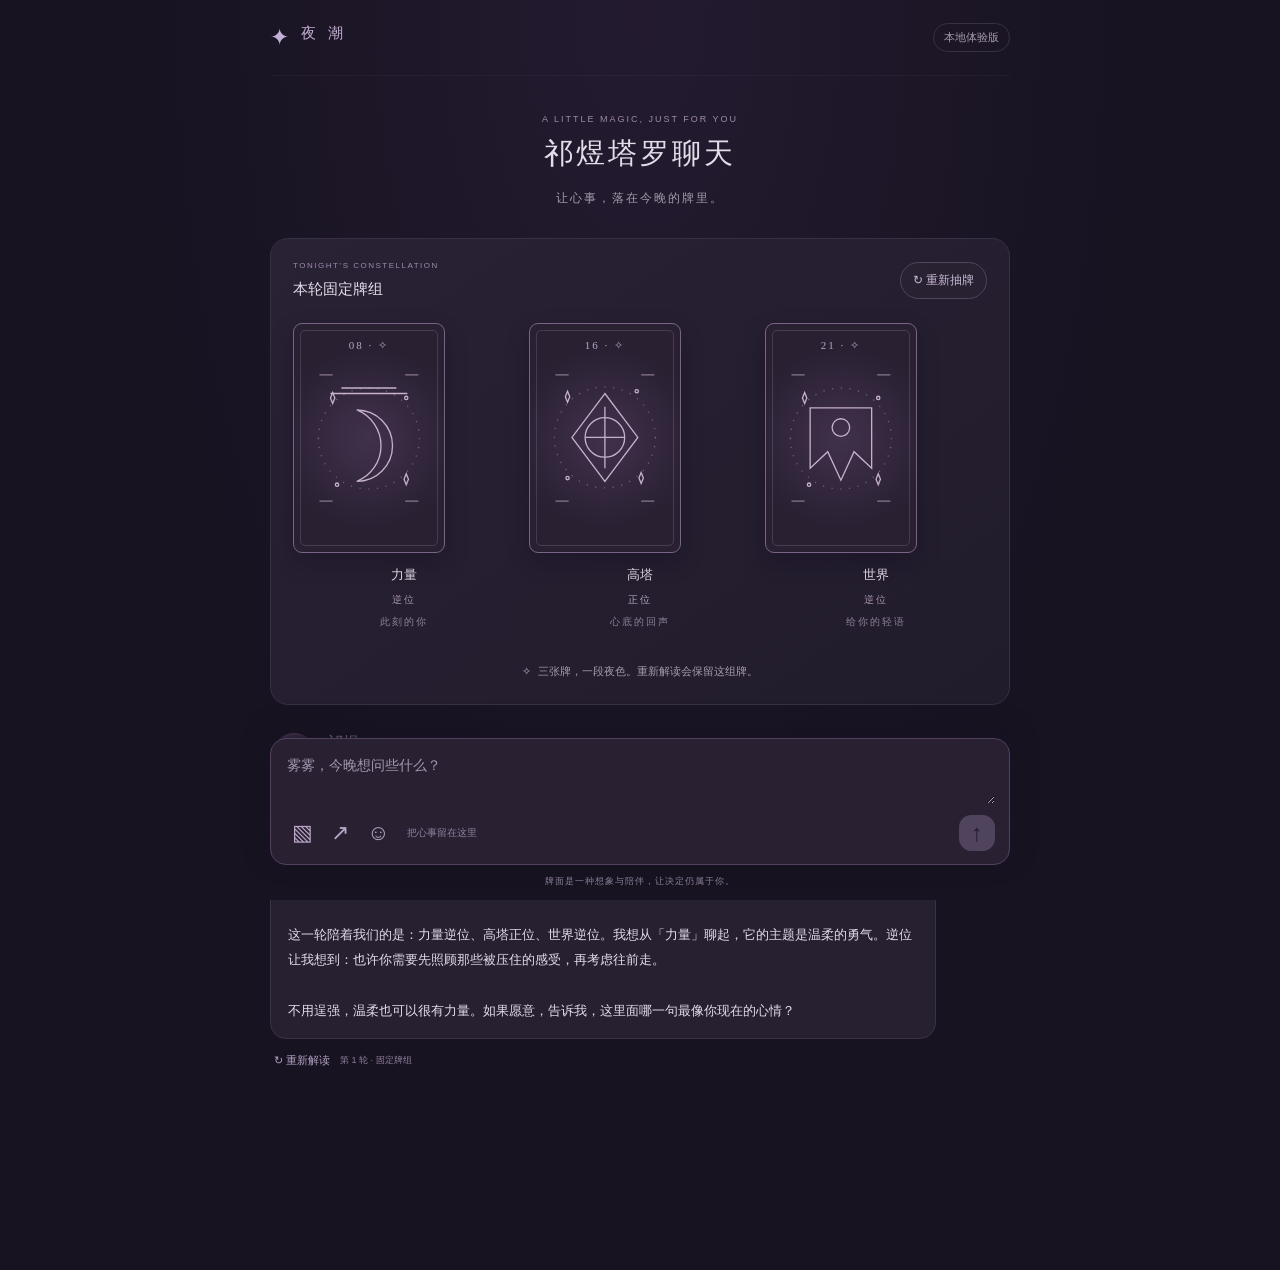
==== tarot-chat/index.html @ ddd7701d "Add standalone tarot chat frontend prototype" ====
<!doctype html>
<html lang="zh-Hans">
<head>
<meta charset="utf-8"><meta name="viewport" content="width=device-width, initial-scale=1, viewport-fit=cover"><meta name="theme-color" content="#171321">
<title>祁煜塔罗聊天 · 雾雾的夜间来信</title>
<link rel="stylesheet" href="style.css">
<script src="app.js" defer></script>
</head>
<body>
<div class="app">
<header class="header"><div class="wordmark">✦ <span>夜 潮</span></div><span class="prototype">本地体验版</span></header>
<main>
<div class="intro"><p class="eyebrow">A LITTLE MAGIC, JUST FOR YOU</p><h1>祁煜塔罗聊天<span>让心事，落在今晚的牌里。</span></h1></div>
<section class="deck-panel" aria-labelledby="deck-title">
<div class="section-heading"><div><p class="eyebrow">TONIGHT’S CONSTELLATION</p><h2 id="deck-title">本轮固定牌组</h2></div><button id="redraw" class="quiet-button">↻ 重新抽牌</button></div>
<div id="cards" class="cards"></div>
<p class="deck-note"><span class="small-star">✧</span> 三张牌，一段夜色。重新解读会保留这组牌。</p>
</section>
<section class="chat-panel" aria-labelledby="chat-title">
<div class="chat-heading"><div class="avatar" aria-hidden="true">祁</div><div><h2 id="chat-title">祁煜<span class="online-dot"></span></h2><p>潮声很轻，我在听。</p></div><span class="chat-label">与你的私语</span></div>
<p class="simulation">本地模拟对话 · 未连接 AI 服务</p>
<div id="messages" class="messages" role="log" aria-label="聊天记录" aria-live="polite" aria-relevant="additions text"></div>
</section>
</main>
<footer class="composer-wrap">
<form id="chat-form" class="composer">
<label for="message" class="sr-only">雾雾的消息</label><textarea id="message" placeholder="雾雾，今晚想问些什么？" rows="2" maxlength="1000"></textarea>
<div class="composer-bottom"><div class="tools"><button type="button" id="image-tool" aria-label="图片入口">▧</button><button type="button" id="link-tool" aria-label="链接入口">↗</button><button type="button" id="emoji-tool" aria-label="表情入口" aria-expanded="false">☺</button></div><span class="composer-hint">把心事留在这里</span><button id="send" type="submit" class="send-button" aria-label="发送消息" disabled>↑</button></div>
<div id="emoji-picker" class="emoji-picker" hidden aria-label="选择表情"><button type="button">🌙</button><button type="button">💜</button><button type="button">🐟</button><button type="button">✨</button><button type="button">🫧</button></div>
</form><p class="footer-note">牌面是一种想象与陪伴，让决定仍属于你。</p>
</footer>
</div>
<div id="toast" class="toast" role="status" hidden></div>
</body></html>
---- tarot-chat/style.css ----
:root{color-scheme:dark;--bg:#171321;--panel:#211c2d;--line:#383044;--text:#e4dce9;--muted:#a59aac;--accent:#b2a0c9}*{box-sizing:border-box}body{margin:0;color:var(--text);background:radial-gradient(ellipse at 50% 0%,#30223e80,transparent 55%),var(--bg);font-family:-apple-system,BlinkMacSystemFont,"PingFang SC","Microsoft YaHei",sans-serif;font-size:14px}button,textarea{font:inherit}button{cursor:pointer;color:inherit}button:focus-visible,textarea:focus-visible{outline:2px solid #c4afe0;outline-offset:4px}button{touch-action:manipulation}.app{max-width:780px;margin:auto;padding:0 20px}.header{height:76px;display:flex;align-items:center;justify-content:space-between;border-bottom:1px solid #ffffff09}.wordmark{color:#c4afd6;display:flex;gap:12px;font-size:23px}.wordmark span{font-size:15px;letter-spacing:4px}.prototype{font-size:11px;color:var(--muted);border:1px solid var(--line);border-radius:20px;padding:6px 10px}.intro{text-align:center;padding:38px 0 30px}.eyebrow{font-size:9px;letter-spacing:2px;color:#9e8bac;margin:0 0 10px}h1{font-family:Georgia,"Songti SC",serif;font-size:29px;letter-spacing:3px;font-weight:400;margin:0}h1 span{display:block;font:12px/1.6 -apple-system,BlinkMacSystemFont,"PingFang SC",sans-serif;color:var(--muted);letter-spacing:2px;margin-top:15px}h2{font-size:15px;font-weight:500;margin:0}.deck-panel{border:1px solid var(--line);background:linear-gradient(145deg,#292134,#211c2c);border-radius:18px;padding:22px}.section-heading{display:flex;justify-content:space-between;align-items:center;gap:10px}.section-heading .eyebrow{font-size:8px;letter-spacing:1.5px}.quiet-button{border:1px solid #51445e;border-radius:20px;background:#ffffff03;padding:9px 12px;font-size:12px;color:#c7b8d4}.quiet-button:hover{background:#ffffff0a}.cards{display:grid;grid-template-columns:repeat(3,1fr);gap:14px;margin-top:24px}.card{text-align:center;min-width:0}.card-art{position:relative;aspect-ratio:0.66;max-height:230px;border:1px solid #796485;border-radius:9px;overflow:hidden;background:radial-gradient(circle at center,#58436680,transparent 67%),#292032;padding:9px;display:flex;align-items:center;justify-content:center;box-shadow:0 9px 22px #0b071b40}.card-art:before{content:"";position:absolute;inset:6px;border:1px solid #a88baf40;border-radius:5px}.card-art svg{width:100%;height:100%;color:#c6b0cc}.card-number{position:absolute;top:15px;font:11px Georgia,serif;color:#bda2c8;letter-spacing:2px}.card-art.reversed svg{transform:rotate(180deg)}.card-name{font-size:13px;margin:13px 0 6px}.orientation{font-size:10px;color:#baa5c8;letter-spacing:2px}.orientation.reverse{color:#a995ad}.card-position{font-size:10px;color:#8f819b;margin-top:8px;letter-spacing:2px}.deck-note{font-size:11px;color:var(--muted);text-align:center;margin:23px 0 0;line-height:1.8}.small-star{color:#c6adce;margin-right:4px}.chat-panel{margin-top:28px}.chat-heading{display:flex;align-items:center;gap:12px;padding:0 3px}.avatar{width:42px;height:42px;border-radius:50%;display:grid;place-items:center;background:radial-gradient(circle at 30% 20%,#6a4f72,#34283f);border:1px solid #705773;font-family:serif;color:#dbc2df;font-size:20px}.chat-heading h2{font-size:16px}.online-dot{display:inline-block;width:5px;height:5px;background:#aaa58d;border-radius:50%;vertical-align:middle;margin-left:10px}.chat-heading p{font-size:11px;color:var(--muted);margin:6px 0 0}.chat-label{margin-left:auto;color:#8e809c;font-size:10px;letter-spacing:2px}.simulation{text-align:center;font-size:10px;color:#8c7d97;margin:22px 0}.messages{display:flex;flex-direction:column;gap:21px;padding-bottom:22px}.message{max-width:90%;align-self:flex-start}.message.user{align-self:flex-end;max-width:85%}.message-name{font-size:10px;color:#a99ab5;margin:0 0 8px 4px}.user .message-name{text-align:right;margin-right:4px}.bubble{background:#262030;border:1px solid #3b3147;border-radius:3px 16px 16px 16px;padding:15px 17px;font-size:13px;line-height:1.95;white-space:pre-wrap;overflow-wrap:anywhere}.user .bubble{background:#3a2c49;border-color:#594568;border-radius:16px 3px 16px 16px;color:#e4d6ed}.message-footer{display:flex;align-items:center;gap:10px;flex-wrap:wrap;margin:8px 4px 0;color:#8f809c;font-size:9px}.reinterpret{border:0;background:transparent;padding:6px 0;color:#b2a0c1;font-size:11px}.reinterpret:hover{color:#e4d6ed}.composer-wrap{position:sticky;bottom:0;padding:12px 0 max(12px,env(safe-area-inset-bottom));background:linear-gradient(transparent,var(--bg) 12%)}.composer{border:1px solid #51405f;background:#292132;border-radius:16px;padding:13px 14px;box-shadow:0 -8px 25px #17132180}textarea{resize:vertical;min-height:48px;max-height:160px;width:100%;border:0;background:transparent;color:var(--text);font-size:14px;line-height:1.7}textarea::placeholder{color:#a496af}textarea:focus{outline:none}.composer-bottom{display:flex;align-items:center;gap:12px;margin-top:8px}.tools{display:flex;gap:4px}.tools button{border:0;background:transparent;width:34px;height:34px;font-size:22px;color:#b9a6c7}.tools button:hover{background:#ffffff08;border-radius:8px}.composer-hint{font-size:10px;color:#8f7e9d}.send-button{margin-left:auto;width:36px;height:36px;border:1px solid #9b83b3;border-radius:12px;background:#9b83b3;color:#21192b;font-size:24px}.send-button:disabled{opacity:.35;cursor:default}.footer-note{text-align:center;font-size:9px;letter-spacing:1px;color:#8c7e98;margin:10px 0 0}.emoji-picker{padding-top:10px;border-top:1px solid var(--line);margin-top:10px}.emoji-picker button{border:0;background:transparent;font-size:22px;padding:8px}.toast{position:fixed;bottom:170px;left:50%;transform:translateX(-50%);padding:12px 18px;background:#463550;border:1px solid #7c648b;border-radius:12px;color:#eee4f1;box-shadow:0 8px 30px #0005;font-size:12px;max-width:90vw;width:max-content;z-index:10}.sr-only{position:absolute;width:1px;height:1px;overflow:hidden;clip:rect(0,0,0,0)}@media(max-width:480px){.app{padding:0 14px}.header{height:61px}.intro{padding:29px 0 25px}h1{font-size:25px}.deck-panel{padding:18px 14px}.cards{gap:10px;margin-top:20px}.card-art{padding:5px}.card-number{top:12px;font-size:9px}.card-name{font-size:12px}.deck-note{font-size:10px}.section-heading .eyebrow{font-size:7px;letter-spacing:1px}.quiet-button{font-size:11px;padding:8px 10px}.bubble{padding:13px 14px}.composer-hint{display:none}.message{max-width:94%}}@media(prefers-reduced-motion:no-preference){.card-art{animation:appear .4s ease both}.card:nth-child(2) .card-art{animation-delay:.08s}.card:nth-child(3) .card-art{animation-delay:.16s}@keyframes appear{from{opacity:0;transform:translateY(7px)}to{opacity:1;transform:translateY(0)}}}
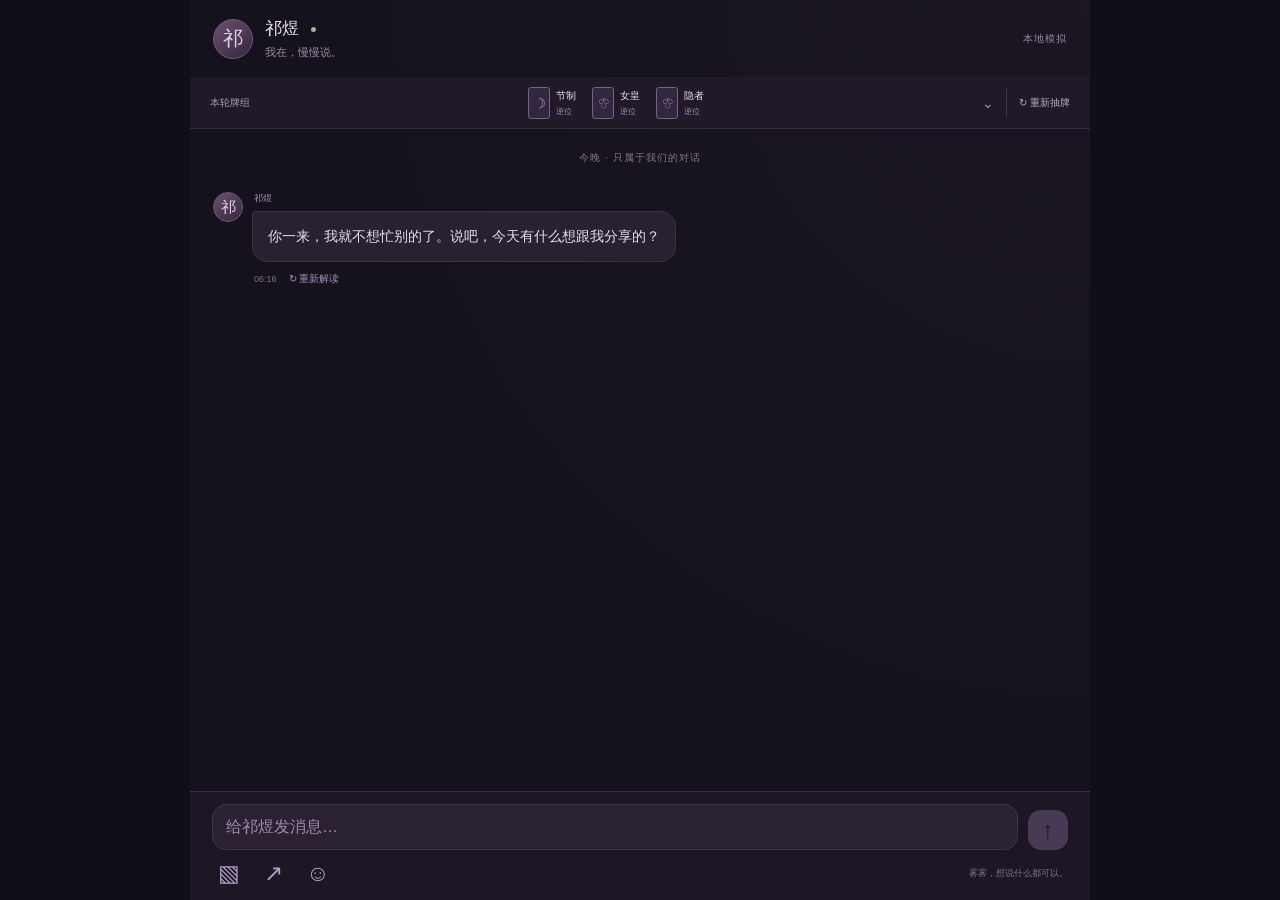
==== commit 0281ce36: "Redesign tarot chat as private messaging interface" ====
--- a/tarot-chat/index.html
+++ b/tarot-chat/index.html
@@ -1,34 +1,8 @@
 <!doctype html>
-<html lang="zh-Hans">
-<head>
-<meta charset="utf-8"><meta name="viewport" content="width=device-width, initial-scale=1, viewport-fit=cover"><meta name="theme-color" content="#171321">
-<title>祁煜塔罗聊天 · 雾雾的夜间来信</title>
-<link rel="stylesheet" href="style.css">
-<script src="app.js" defer></script>
-</head>
-<body>
-<div class="app">
-<header class="header"><div class="wordmark">✦ <span>夜 潮</span></div><span class="prototype">本地体验版</span></header>
-<main>
-<div class="intro"><p class="eyebrow">A LITTLE MAGIC, JUST FOR YOU</p><h1>祁煜塔罗聊天<span>让心事，落在今晚的牌里。</span></h1></div>
-<section class="deck-panel" aria-labelledby="deck-title">
-<div class="section-heading"><div><p class="eyebrow">TONIGHT’S CONSTELLATION</p><h2 id="deck-title">本轮固定牌组</h2></div><button id="redraw" class="quiet-button">↻ 重新抽牌</button></div>
-<div id="cards" class="cards"></div>
-<p class="deck-note"><span class="small-star">✧</span> 三张牌，一段夜色。重新解读会保留这组牌。</p>
-</section>
-<section class="chat-panel" aria-labelledby="chat-title">
-<div class="chat-heading"><div class="avatar" aria-hidden="true">祁</div><div><h2 id="chat-title">祁煜<span class="online-dot"></span></h2><p>潮声很轻，我在听。</p></div><span class="chat-label">与你的私语</span></div>
-<p class="simulation">本地模拟对话 · 未连接 AI 服务</p>
-<div id="messages" class="messages" role="log" aria-label="聊天记录" aria-live="polite" aria-relevant="additions text"></div>
-</section>
-</main>
-<footer class="composer-wrap">
-<form id="chat-form" class="composer">
-<label for="message" class="sr-only">雾雾的消息</label><textarea id="message" placeholder="雾雾，今晚想问些什么？" rows="2" maxlength="1000"></textarea>
-<div class="composer-bottom"><div class="tools"><button type="button" id="image-tool" aria-label="图片入口">▧</button><button type="button" id="link-tool" aria-label="链接入口">↗</button><button type="button" id="emoji-tool" aria-label="表情入口" aria-expanded="false">☺</button></div><span class="composer-hint">把心事留在这里</span><button id="send" type="submit" class="send-button" aria-label="发送消息" disabled>↑</button></div>
-<div id="emoji-picker" class="emoji-picker" hidden aria-label="选择表情"><button type="button">🌙</button><button type="button">💜</button><button type="button">🐟</button><button type="button">✨</button><button type="button">🫧</button></div>
-</form><p class="footer-note">牌面是一种想象与陪伴，让决定仍属于你。</p>
-</footer>
-</div>
-<div id="toast" class="toast" role="status" hidden></div>
-</body></html>
+<html lang="zh-Hans"><head><meta charset="utf-8"><meta name="viewport" content="width=device-width,initial-scale=1,viewport-fit=cover"><meta name="theme-color" content="#15121d"><title>祁煜 · 私人聊天</title><link rel="stylesheet" href="style.css"><script src="app.js" defer></script></head>
+<body><div class="app">
+<header class="header"><div class="avatar">祁</div><div><h1>祁煜 <span class="dot"></span></h1><p>我在，慢慢说。</p></div><span class="local-label">本地模拟</span></header>
+<section class="deck-panel" aria-label="本轮牌组"><div class="deck-row"><button id="deck-toggle" aria-expanded="false" aria-controls="deck-details"><span class="deck-title">本轮牌组</span><span id="cards" class="cards"></span><span id="chevron">⌄</span></button><button id="redraw">↻ <span>重新抽牌</span></button></div><div id="deck-details" hidden><div id="detail-cards"></div><p>牌组仅用于对话内部参考。重新解读保留原回复的牌组。</p></div></section>
+<main id="conversation" aria-label="与祁煜的对话"><p class="date-label">今晚 · 只属于我们的对话</p><div id="messages" role="log" aria-live="polite" aria-relevant="additions text"></div></main>
+<footer class="composer-wrap"><form id="chat-form"><div class="input-row"><label for="message" class="sr-only">发送给祁煜</label><textarea id="message" rows="1" maxlength="1000" placeholder="给祁煜发消息…"></textarea><button id="send" type="submit" aria-label="发送消息" disabled>↑</button></div><div class="tool-row"><div class="tools"><button type="button" id="image-tool" aria-label="图片入口">▧</button><button type="button" id="link-tool" aria-label="链接入口">↗</button><button type="button" id="emoji-tool" aria-label="表情入口" aria-expanded="false">☺</button></div><span>雾雾，想说什么都可以。</span></div><div id="emoji-picker" hidden aria-label="选择表情"><button type="button">🌙</button><button type="button">💜</button><button type="button">🐟</button><button type="button">✨</button><button type="button">🫧</button></div></form></footer>
+</div><div id="toast" role="status" hidden></div></body></html>
--- a/tarot-chat/style.css
+++ b/tarot-chat/style.css
@@ -1 +1 @@
-:root{color-scheme:dark;--bg:#171321;--panel:#211c2d;--line:#383044;--text:#e4dce9;--muted:#a59aac;--accent:#b2a0c9}*{box-sizing:border-box}body{margin:0;color:var(--text);background:radial-gradient(ellipse at 50% 0%,#30223e80,transparent 55%),var(--bg);font-family:-apple-system,BlinkMacSystemFont,"PingFang SC","Microsoft YaHei",sans-serif;font-size:14px}button,textarea{font:inherit}button{cursor:pointer;color:inherit}button:focus-visible,textarea:focus-visible{outline:2px solid #c4afe0;outline-offset:4px}button{touch-action:manipulation}.app{max-width:780px;margin:auto;padding:0 20px}.header{height:76px;display:flex;align-items:center;justify-content:space-between;border-bottom:1px solid #ffffff09}.wordmark{color:#c4afd6;display:flex;gap:12px;font-size:23px}.wordmark span{font-size:15px;letter-spacing:4px}.prototype{font-size:11px;color:var(--muted);border:1px solid var(--line);border-radius:20px;padding:6px 10px}.intro{text-align:center;padding:38px 0 30px}.eyebrow{font-size:9px;letter-spacing:2px;color:#9e8bac;margin:0 0 10px}h1{font-family:Georgia,"Songti SC",serif;font-size:29px;letter-spacing:3px;font-weight:400;margin:0}h1 span{display:block;font:12px/1.6 -apple-system,BlinkMacSystemFont,"PingFang SC",sans-serif;color:var(--muted);letter-spacing:2px;margin-top:15px}h2{font-size:15px;font-weight:500;margin:0}.deck-panel{border:1px solid var(--line);background:linear-gradient(145deg,#292134,#211c2c);border-radius:18px;padding:22px}.section-heading{display:flex;justify-content:space-between;align-items:center;gap:10px}.section-heading .eyebrow{font-size:8px;letter-spacing:1.5px}.quiet-button{border:1px solid #51445e;border-radius:20px;background:#ffffff03;padding:9px 12px;font-size:12px;color:#c7b8d4}.quiet-button:hover{background:#ffffff0a}.cards{display:grid;grid-template-columns:repeat(3,1fr);gap:14px;margin-top:24px}.card{text-align:center;min-width:0}.card-art{position:relative;aspect-ratio:0.66;max-height:230px;border:1px solid #796485;border-radius:9px;overflow:hidden;background:radial-gradient(circle at center,#58436680,transparent 67%),#292032;padding:9px;display:flex;align-items:center;justify-content:center;box-shadow:0 9px 22px #0b071b40}.card-art:before{content:"";position:absolute;inset:6px;border:1px solid #a88baf40;border-radius:5px}.card-art svg{width:100%;height:100%;color:#c6b0cc}.card-number{position:absolute;top:15px;font:11px Georgia,serif;color:#bda2c8;letter-spacing:2px}.card-art.reversed svg{transform:rotate(180deg)}.card-name{font-size:13px;margin:13px 0 6px}.orientation{font-size:10px;color:#baa5c8;letter-spacing:2px}.orientation.reverse{color:#a995ad}.card-position{font-size:10px;color:#8f819b;margin-top:8px;letter-spacing:2px}.deck-note{font-size:11px;color:var(--muted);text-align:center;margin:23px 0 0;line-height:1.8}.small-star{color:#c6adce;margin-right:4px}.chat-panel{margin-top:28px}.chat-heading{display:flex;align-items:center;gap:12px;padding:0 3px}.avatar{width:42px;height:42px;border-radius:50%;display:grid;place-items:center;background:radial-gradient(circle at 30% 20%,#6a4f72,#34283f);border:1px solid #705773;font-family:serif;color:#dbc2df;font-size:20px}.chat-heading h2{font-size:16px}.online-dot{display:inline-block;width:5px;height:5px;background:#aaa58d;border-radius:50%;vertical-align:middle;margin-left:10px}.chat-heading p{font-size:11px;color:var(--muted);margin:6px 0 0}.chat-label{margin-left:auto;color:#8e809c;font-size:10px;letter-spacing:2px}.simulation{text-align:center;font-size:10px;color:#8c7d97;margin:22px 0}.messages{display:flex;flex-direction:column;gap:21px;padding-bottom:22px}.message{max-width:90%;align-self:flex-start}.message.user{align-self:flex-end;max-width:85%}.message-name{font-size:10px;color:#a99ab5;margin:0 0 8px 4px}.user .message-name{text-align:right;margin-right:4px}.bubble{background:#262030;border:1px solid #3b3147;border-radius:3px 16px 16px 16px;padding:15px 17px;font-size:13px;line-height:1.95;white-space:pre-wrap;overflow-wrap:anywhere}.user .bubble{background:#3a2c49;border-color:#594568;border-radius:16px 3px 16px 16px;color:#e4d6ed}.message-footer{display:flex;align-items:center;gap:10px;flex-wrap:wrap;margin:8px 4px 0;color:#8f809c;font-size:9px}.reinterpret{border:0;background:transparent;padding:6px 0;color:#b2a0c1;font-size:11px}.reinterpret:hover{color:#e4d6ed}.composer-wrap{position:sticky;bottom:0;padding:12px 0 max(12px,env(safe-area-inset-bottom));background:linear-gradient(transparent,var(--bg) 12%)}.composer{border:1px solid #51405f;background:#292132;border-radius:16px;padding:13px 14px;box-shadow:0 -8px 25px #17132180}textarea{resize:vertical;min-height:48px;max-height:160px;width:100%;border:0;background:transparent;color:var(--text);font-size:14px;line-height:1.7}textarea::placeholder{color:#a496af}textarea:focus{outline:none}.composer-bottom{display:flex;align-items:center;gap:12px;margin-top:8px}.tools{display:flex;gap:4px}.tools button{border:0;background:transparent;width:34px;height:34px;font-size:22px;color:#b9a6c7}.tools button:hover{background:#ffffff08;border-radius:8px}.composer-hint{font-size:10px;color:#8f7e9d}.send-button{margin-left:auto;width:36px;height:36px;border:1px solid #9b83b3;border-radius:12px;background:#9b83b3;color:#21192b;font-size:24px}.send-button:disabled{opacity:.35;cursor:default}.footer-note{text-align:center;font-size:9px;letter-spacing:1px;color:#8c7e98;margin:10px 0 0}.emoji-picker{padding-top:10px;border-top:1px solid var(--line);margin-top:10px}.emoji-picker button{border:0;background:transparent;font-size:22px;padding:8px}.toast{position:fixed;bottom:170px;left:50%;transform:translateX(-50%);padding:12px 18px;background:#463550;border:1px solid #7c648b;border-radius:12px;color:#eee4f1;box-shadow:0 8px 30px #0005;font-size:12px;max-width:90vw;width:max-content;z-index:10}.sr-only{position:absolute;width:1px;height:1px;overflow:hidden;clip:rect(0,0,0,0)}@media(max-width:480px){.app{padding:0 14px}.header{height:61px}.intro{padding:29px 0 25px}h1{font-size:25px}.deck-panel{padding:18px 14px}.cards{gap:10px;margin-top:20px}.card-art{padding:5px}.card-number{top:12px;font-size:9px}.card-name{font-size:12px}.deck-note{font-size:10px}.section-heading .eyebrow{font-size:7px;letter-spacing:1px}.quiet-button{font-size:11px;padding:8px 10px}.bubble{padding:13px 14px}.composer-hint{display:none}.message{max-width:94%}}@media(prefers-reduced-motion:no-preference){.card-art{animation:appear .4s ease both}.card:nth-child(2) .card-art{animation-delay:.08s}.card:nth-child(3) .card-art{animation-delay:.16s}@keyframes appear{from{opacity:0;transform:translateY(7px)}to{opacity:1;transform:translateY(0)}}}
+:root{color-scheme:dark;--bg:#15121d;--text:#e7dfef;--muted:#998ca5;--line:#342c40}*{box-sizing:border-box}body{margin:0;background:#100e16;color:var(--text);font-family:-apple-system,BlinkMacSystemFont,"PingFang SC","Microsoft YaHei",sans-serif}button,textarea{font:inherit}button{color:inherit;cursor:pointer;touch-action:manipulation}button:focus-visible,textarea:focus-visible{outline:2px solid #baa2d2;outline-offset:3px}[hidden]{display:none!important}.app{height:100dvh;max-width:900px;margin:auto;background:radial-gradient(ellipse at top right,#2d20333b,transparent 60%),var(--bg);display:flex;flex-direction:column;overflow:hidden}.header{display:flex;align-items:center;gap:12px;padding:17px 23px;border-bottom:1px solid #ffffff06;flex-shrink:0}.avatar{border-radius:50%;width:40px;height:40px;display:grid;place-items:center;font:20px Georgia,"Songti SC",serif;background:linear-gradient(140deg,#6b506f,#33273f);border:1px solid #715776;color:#e0cce3;flex-shrink:0}.header h1{font-size:17px;font-weight:500;margin:0}.dot{display:inline-block;width:5px;height:5px;border-radius:50%;background:#a9af9b;vertical-align:middle;margin-left:7px}.header p{font-size:11px;color:var(--muted);margin:5px 0 0}.local-label{margin-left:auto;font-size:10px;color:#9989a6;letter-spacing:1px}.deck-panel{flex-shrink:0;background:#201a28;border-bottom:1px solid var(--line)}.deck-row{display:flex;align-items:center;padding:9px 20px;gap:12px}#deck-toggle{display:flex;align-items:center;gap:15px;flex:1;min-width:0;background:none;border:0;padding:0;text-align:left}.deck-title{font-size:10px;color:#a99ab7;white-space:nowrap}.cards{display:flex;gap:16px;flex:1;justify-content:center}.mini-card{display:flex;gap:6px;align-items:center}.mini-art{display:grid;place-items:center;width:22px;height:32px;border:1px solid #76617f;border-radius:3px;background:#33273f;font-size:14px;color:#ba9ec8}.mini-art.reversed{transform:rotate(180deg)}.mini-name{display:block;font-size:10px;white-space:nowrap}.orientation{display:block;font-size:8px;color:#a695b1;margin-top:3px}#chevron{font-size:14px;color:#a695b1}#redraw{border:0;border-left:1px solid #45364f;padding:7px 0 7px 12px;background:none;font-size:10px;color:#baabc9;white-space:nowrap}#deck-details{padding:12px 22px 14px;border-top:1px solid var(--line);max-height:32dvh;overflow:auto}#detail-cards{display:grid;grid-template-columns:repeat(3,1fr);gap:12px}.detail-card{border:1px solid #594566;border-radius:8px;padding:13px;background:#2b2134;text-align:center;font-size:12px}.detail-symbol{font-size:25px;color:#bca0c9;display:block;margin-bottom:8px}.detail-card p{font-size:10px;color:#a997b5;margin:8px 0 0}#deck-details>p{font-size:10px;color:var(--muted);line-height:1.6;margin-bottom:0}#conversation{flex:1;min-height:0;overflow:auto;overscroll-behavior:contain;padding:22px 23px 26px;scrollbar-width:thin;scrollbar-color:#48374f transparent}.date-label{text-align:center;color:#85778f;font-size:10px;letter-spacing:1px;margin:0 0 27px}#messages{display:flex;flex-direction:column;gap:23px}.message{display:flex;gap:9px;align-self:flex-start;max-width:84%;align-items:flex-start}.message .avatar{width:30px;height:30px;font-size:15px}.message.user{align-self:flex-end;max-width:80%;flex-direction:row-reverse}.message.user .avatar{background:#423250;color:#d9c7e8;border-color:#665176;font:11px sans-serif}.message-content{min-width:0}.message-name{font-size:9px;color:#a090ae;margin:0 0 6px 2px}.user .message-name{text-align:right}.bubble{border:1px solid #3c3148;background:#282130;border-radius:3px 15px 15px 15px;padding:12px 15px;line-height:1.8;font-size:14px;white-space:pre-wrap;overflow-wrap:anywhere}.user .bubble{background:#533a68;border-color:#654d7a;border-radius:15px 3px 15px 15px;color:#f0e5f6}.message-footer{display:flex;align-items:center;gap:12px;margin:5px 2px 0}.time{font-size:9px;color:#81718e}.reinterpret{border:0;background:none;padding:5px 0;font-size:10px;color:#a591b7}.reinterpret:hover{color:#ddc7ef}.composer-wrap{flex-shrink:0;background:#1d1725;border-top:1px solid #3a2d47;padding:12px 22px max(10px,env(safe-area-inset-bottom))}#chat-form{margin:0}.input-row{display:flex;gap:10px;align-items:flex-end}textarea{width:100%;min-height:42px;max-height:110px;resize:none;overflow:auto;background:#2a2233;border:1px solid #43334f;border-radius:14px;color:var(--text);font-size:16px;line-height:1.5;padding:10px 13px}textarea::placeholder{color:#9c8baa}#send{width:40px;height:40px;flex-shrink:0;border:0;border-radius:13px;background:#a98bc1;color:#24172f;font-size:24px}#send:disabled{opacity:.3;cursor:default}.tool-row{display:flex;align-items:center;justify-content:space-between;margin-top:6px}.tools{display:flex;gap:10px}.tools button{width:34px;height:34px;background:none;border:0;font-size:23px;color:#b29bc5}.tool-row>span{color:#80708e;font-size:9px}#emoji-picker{padding-top:6px;border-top:1px solid var(--line)}#emoji-picker button{border:0;background:none;font-size:22px;padding:8px}#toast{position:fixed;left:50%;bottom:155px;transform:translateX(-50%);max-width:90vw;width:max-content;background:#493552;border:1px solid #715683;color:#eee1f5;padding:11px 15px;border-radius:12px;font-size:12px;z-index:5}.sr-only{position:absolute;width:1px;height:1px;overflow:hidden;clip:rect(0,0,0,0)}@media(max-width:520px){.header{padding:13px 15px}.deck-row{padding:8px 12px;gap:7px}#deck-toggle{gap:8px}.deck-title{font-size:9px}.cards{gap:8px}.mini-card{gap:4px}.mini-art{width:18px;height:28px;font-size:12px}.mini-name{font-size:9px}.orientation{font-size:8px}#redraw{padding-left:8px;font-size:9px}#conversation{padding:20px 13px}.composer-wrap{padding-left:13px;padding-right:13px}.message{max-width:91%}.bubble{font-size:14px;padding:11px 13px}.message.user{max-width:86%}}@media(max-width:350px){.deck-title{width:20px;white-space:normal;line-height:1.5}.cards{gap:5px}#chevron{display:none}#redraw span{display:block;margin-top:2px}.tool-row>span{font-size:8px}}
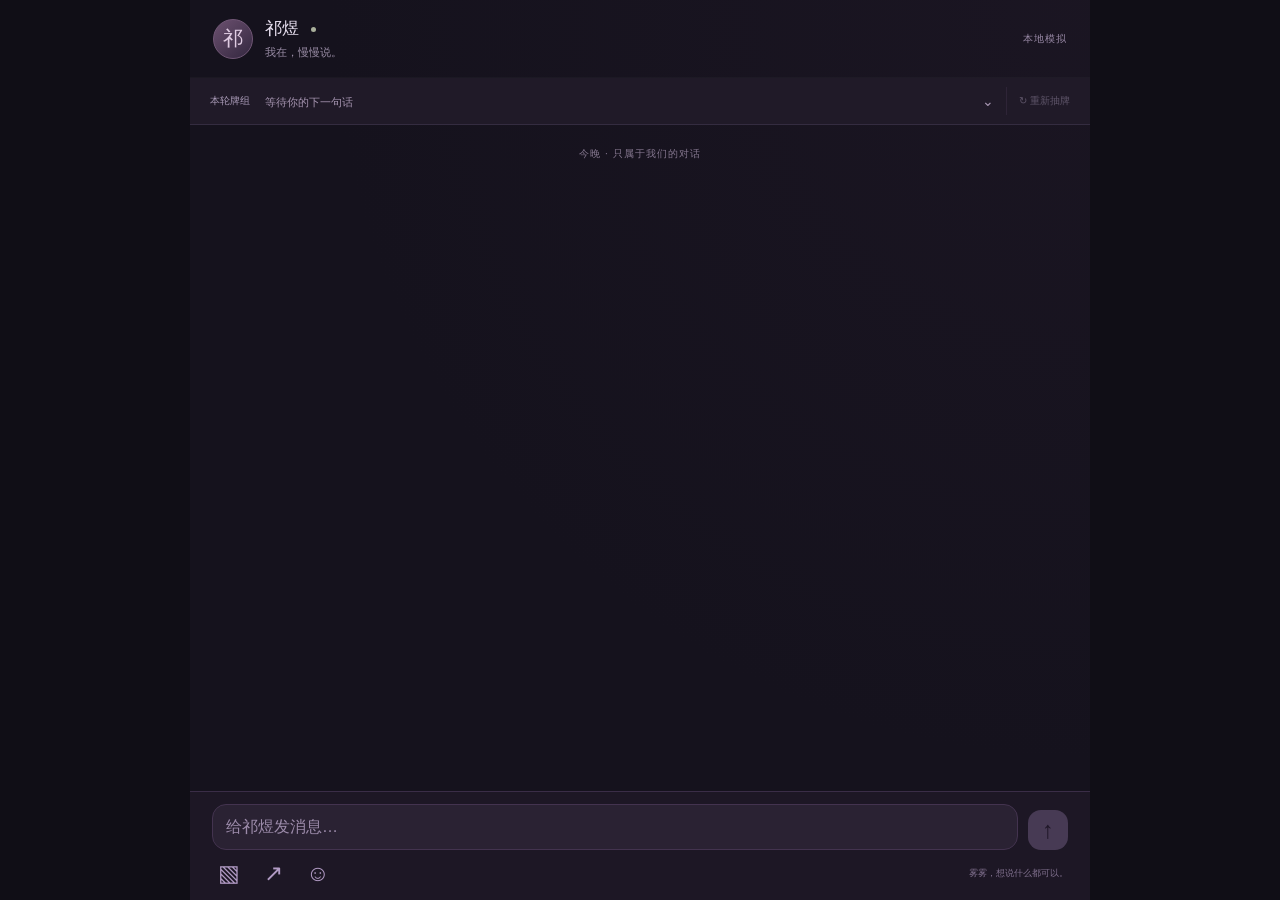
==== commit 08e717a3: "Bind tarot draws and interpretations to individual chat rounds" ====
--- a/tarot-chat/index.html
+++ b/tarot-chat/index.html
@@ -2,7 +2,7 @@
 <html lang="zh-Hans"><head><meta charset="utf-8"><meta name="viewport" content="width=device-width,initial-scale=1,viewport-fit=cover"><meta name="theme-color" content="#15121d"><title>祁煜 · 私人聊天</title><link rel="stylesheet" href="style.css"><script src="app.js" defer></script></head>
 <body><div class="app">
 <header class="header"><div class="avatar">祁</div><div><h1>祁煜 <span class="dot"></span></h1><p>我在，慢慢说。</p></div><span class="local-label">本地模拟</span></header>
-<section class="deck-panel" aria-label="本轮牌组"><div class="deck-row"><button id="deck-toggle" aria-expanded="false" aria-controls="deck-details"><span class="deck-title">本轮牌组</span><span id="cards" class="cards"></span><span id="chevron">⌄</span></button><button id="redraw">↻ <span>重新抽牌</span></button></div><div id="deck-details" hidden><div id="detail-cards"></div><p>牌组仅用于对话内部参考。重新解读保留原回复的牌组。</p></div></section>
+<section class="deck-panel" aria-label="本轮牌组"><div class="deck-row"><button id="deck-toggle" aria-expanded="false" aria-controls="deck-details"><span class="deck-title">本轮牌组</span><span class="deck-summary"><span id="spread-name"></span><span id="cards" class="cards"></span></span><span id="chevron">⌄</span></button><button id="redraw" disabled>↻ <span>重新抽牌</span></button></div><div id="deck-details" hidden><div id="detail-cards"></div><p>牌组仅用于对话内部参考。重新解读保留原回复的牌组。</p></div></section>
 <main id="conversation" aria-label="与祁煜的对话"><p class="date-label">今晚 · 只属于我们的对话</p><div id="messages" role="log" aria-live="polite" aria-relevant="additions text"></div></main>
 <footer class="composer-wrap"><form id="chat-form"><div class="input-row"><label for="message" class="sr-only">发送给祁煜</label><textarea id="message" rows="1" maxlength="1000" placeholder="给祁煜发消息…"></textarea><button id="send" type="submit" aria-label="发送消息" disabled>↑</button></div><div class="tool-row"><div class="tools"><button type="button" id="image-tool" aria-label="图片入口">▧</button><button type="button" id="link-tool" aria-label="链接入口">↗</button><button type="button" id="emoji-tool" aria-label="表情入口" aria-expanded="false">☺</button></div><span>雾雾，想说什么都可以。</span></div><div id="emoji-picker" hidden aria-label="选择表情"><button type="button">🌙</button><button type="button">💜</button><button type="button">🐟</button><button type="button">✨</button><button type="button">🫧</button></div></form></footer>
 </div><div id="toast" role="status" hidden></div></body></html>
--- a/tarot-chat/style.css
+++ b/tarot-chat/style.css
@@ -1 +1,2 @@
 :root{color-scheme:dark;--bg:#15121d;--text:#e7dfef;--muted:#998ca5;--line:#342c40}*{box-sizing:border-box}body{margin:0;background:#100e16;color:var(--text);font-family:-apple-system,BlinkMacSystemFont,"PingFang SC","Microsoft YaHei",sans-serif}button,textarea{font:inherit}button{color:inherit;cursor:pointer;touch-action:manipulation}button:focus-visible,textarea:focus-visible{outline:2px solid #baa2d2;outline-offset:3px}[hidden]{display:none!important}.app{height:100dvh;max-width:900px;margin:auto;background:radial-gradient(ellipse at top right,#2d20333b,transparent 60%),var(--bg);display:flex;flex-direction:column;overflow:hidden}.header{display:flex;align-items:center;gap:12px;padding:17px 23px;border-bottom:1px solid #ffffff06;flex-shrink:0}.avatar{border-radius:50%;width:40px;height:40px;display:grid;place-items:center;font:20px Georgia,"Songti SC",serif;background:linear-gradient(140deg,#6b506f,#33273f);border:1px solid #715776;color:#e0cce3;flex-shrink:0}.header h1{font-size:17px;font-weight:500;margin:0}.dot{display:inline-block;width:5px;height:5px;border-radius:50%;background:#a9af9b;vertical-align:middle;margin-left:7px}.header p{font-size:11px;color:var(--muted);margin:5px 0 0}.local-label{margin-left:auto;font-size:10px;color:#9989a6;letter-spacing:1px}.deck-panel{flex-shrink:0;background:#201a28;border-bottom:1px solid var(--line)}.deck-row{display:flex;align-items:center;padding:9px 20px;gap:12px}#deck-toggle{display:flex;align-items:center;gap:15px;flex:1;min-width:0;background:none;border:0;padding:0;text-align:left}.deck-title{font-size:10px;color:#a99ab7;white-space:nowrap}.cards{display:flex;gap:16px;flex:1;justify-content:center}.mini-card{display:flex;gap:6px;align-items:center}.mini-art{display:grid;place-items:center;width:22px;height:32px;border:1px solid #76617f;border-radius:3px;background:#33273f;font-size:14px;color:#ba9ec8}.mini-art.reversed{transform:rotate(180deg)}.mini-name{display:block;font-size:10px;white-space:nowrap}.orientation{display:block;font-size:8px;color:#a695b1;margin-top:3px}#chevron{font-size:14px;color:#a695b1}#redraw{border:0;border-left:1px solid #45364f;padding:7px 0 7px 12px;background:none;font-size:10px;color:#baabc9;white-space:nowrap}#deck-details{padding:12px 22px 14px;border-top:1px solid var(--line);max-height:32dvh;overflow:auto}#detail-cards{display:grid;grid-template-columns:repeat(3,1fr);gap:12px}.detail-card{border:1px solid #594566;border-radius:8px;padding:13px;background:#2b2134;text-align:center;font-size:12px}.detail-symbol{font-size:25px;color:#bca0c9;display:block;margin-bottom:8px}.detail-card p{font-size:10px;color:#a997b5;margin:8px 0 0}#deck-details>p{font-size:10px;color:var(--muted);line-height:1.6;margin-bottom:0}#conversation{flex:1;min-height:0;overflow:auto;overscroll-behavior:contain;padding:22px 23px 26px;scrollbar-width:thin;scrollbar-color:#48374f transparent}.date-label{text-align:center;color:#85778f;font-size:10px;letter-spacing:1px;margin:0 0 27px}#messages{display:flex;flex-direction:column;gap:23px}.message{display:flex;gap:9px;align-self:flex-start;max-width:84%;align-items:flex-start}.message .avatar{width:30px;height:30px;font-size:15px}.message.user{align-self:flex-end;max-width:80%;flex-direction:row-reverse}.message.user .avatar{background:#423250;color:#d9c7e8;border-color:#665176;font:11px sans-serif}.message-content{min-width:0}.message-name{font-size:9px;color:#a090ae;margin:0 0 6px 2px}.user .message-name{text-align:right}.bubble{border:1px solid #3c3148;background:#282130;border-radius:3px 15px 15px 15px;padding:12px 15px;line-height:1.8;font-size:14px;white-space:pre-wrap;overflow-wrap:anywhere}.user .bubble{background:#533a68;border-color:#654d7a;border-radius:15px 3px 15px 15px;color:#f0e5f6}.message-footer{display:flex;align-items:center;gap:12px;margin:5px 2px 0}.time{font-size:9px;color:#81718e}.reinterpret{border:0;background:none;padding:5px 0;font-size:10px;color:#a591b7}.reinterpret:hover{color:#ddc7ef}.composer-wrap{flex-shrink:0;background:#1d1725;border-top:1px solid #3a2d47;padding:12px 22px max(10px,env(safe-area-inset-bottom))}#chat-form{margin:0}.input-row{display:flex;gap:10px;align-items:flex-end}textarea{width:100%;min-height:42px;max-height:110px;resize:none;overflow:auto;background:#2a2233;border:1px solid #43334f;border-radius:14px;color:var(--text);font-size:16px;line-height:1.5;padding:10px 13px}textarea::placeholder{color:#9c8baa}#send{width:40px;height:40px;flex-shrink:0;border:0;border-radius:13px;background:#a98bc1;color:#24172f;font-size:24px}#send:disabled{opacity:.3;cursor:default}.tool-row{display:flex;align-items:center;justify-content:space-between;margin-top:6px}.tools{display:flex;gap:10px}.tools button{width:34px;height:34px;background:none;border:0;font-size:23px;color:#b29bc5}.tool-row>span{color:#80708e;font-size:9px}#emoji-picker{padding-top:6px;border-top:1px solid var(--line)}#emoji-picker button{border:0;background:none;font-size:22px;padding:8px}#toast{position:fixed;left:50%;bottom:155px;transform:translateX(-50%);max-width:90vw;width:max-content;background:#493552;border:1px solid #715683;color:#eee1f5;padding:11px 15px;border-radius:12px;font-size:12px;z-index:5}.sr-only{position:absolute;width:1px;height:1px;overflow:hidden;clip:rect(0,0,0,0)}@media(max-width:520px){.header{padding:13px 15px}.deck-row{padding:8px 12px;gap:7px}#deck-toggle{gap:8px}.deck-title{font-size:9px}.cards{gap:8px}.mini-card{gap:4px}.mini-art{width:18px;height:28px;font-size:12px}.mini-name{font-size:9px}.orientation{font-size:8px}#redraw{padding-left:8px;font-size:9px}#conversation{padding:20px 13px}.composer-wrap{padding-left:13px;padding-right:13px}.message{max-width:91%}.bubble{font-size:14px;padding:11px 13px}.message.user{max-width:86%}}@media(max-width:350px){.deck-title{width:20px;white-space:normal;line-height:1.5}.cards{gap:5px}#chevron{display:none}#redraw span{display:block;margin-top:2px}.tool-row>span{font-size:8px}}
+.deck-summary{flex:1;min-width:0;overflow:hidden}#spread-name{display:block;font-size:9px;color:#ac99bc;margin-bottom:3px}.cards{justify-content:flex-start;overflow-x:auto;white-space:nowrap;scrollbar-width:thin;max-width:100%;font-size:11px;color:#a695b1}.mini-card{flex-shrink:0}#detail-cards{grid-template-columns:repeat(3,minmax(0,1fr))}.detail-card{overflow-wrap:anywhere}button:disabled{opacity:.4;cursor:default}.shuffling{animation:shuffle-pulse .5s ease-in-out infinite alternate}@keyframes shuffle-pulse{to{opacity:.4;transform:translateX(3px)}}@media(prefers-reduced-motion:reduce){.shuffling{animation:none}}
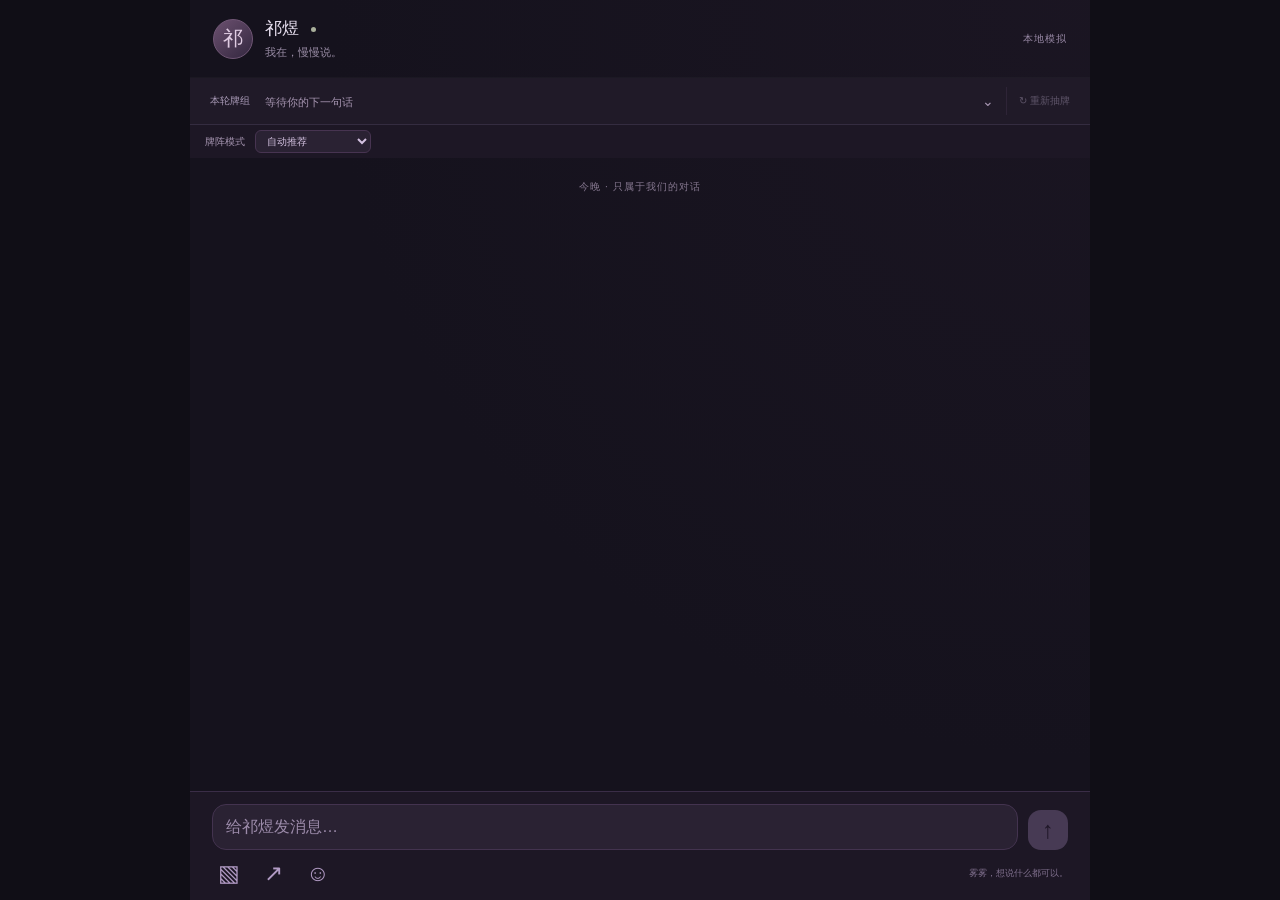
==== commit af4a45b7: "Add recommended spread counts and staged shuffle chat flow" ====
--- a/tarot-chat/index.html
+++ b/tarot-chat/index.html
@@ -1,8 +1,8 @@
 <!doctype html>
-<html lang="zh-Hans"><head><meta charset="utf-8"><meta name="viewport" content="width=device-width,initial-scale=1,viewport-fit=cover"><meta name="theme-color" content="#15121d"><title>祁煜 · 私人聊天</title><link rel="stylesheet" href="style.css"><script src="app.js" defer></script></head>
+<html lang="zh-Hans"><head><meta charset="utf-8"><meta name="viewport" content="width=device-width,initial-scale=1,viewport-fit=cover"><meta name="theme-color" content="#15121d"><title>祁煜 · 私人聊天</title><link rel="stylesheet" href="style.css"><script src="card-images.js" defer></script></head>
 <body><div class="app">
 <header class="header"><div class="avatar">祁</div><div><h1>祁煜 <span class="dot"></span></h1><p>我在，慢慢说。</p></div><span class="local-label">本地模拟</span></header>
 <section class="deck-panel" aria-label="本轮牌组"><div class="deck-row"><button id="deck-toggle" aria-expanded="false" aria-controls="deck-details"><span class="deck-title">本轮牌组</span><span class="deck-summary"><span id="spread-name"></span><span id="cards" class="cards"></span></span><span id="chevron">⌄</span></button><button id="redraw" disabled>↻ <span>重新抽牌</span></button></div><div id="deck-details" hidden><div id="detail-cards"></div><p>牌组仅用于对话内部参考。重新解读保留原回复的牌组。</p></div></section>
-<main id="conversation" aria-label="与祁煜的对话"><p class="date-label">今晚 · 只属于我们的对话</p><div id="messages" role="log" aria-live="polite" aria-relevant="additions text"></div></main>
+<div class="spread-controls"><label for="spread-mode">牌阵模式</label><select id="spread-mode"><option value="auto">自动推荐</option></select></div><div id="shuffle-stage" hidden aria-hidden="true"></div><p id="flow-status" role="status" hidden></p><main id="conversation" aria-label="与祁煜的对话"><p class="date-label">今晚 · 只属于我们的对话</p><div id="messages" role="log" aria-live="polite" aria-relevant="additions text"></div></main>
 <footer class="composer-wrap"><form id="chat-form"><div class="input-row"><label for="message" class="sr-only">发送给祁煜</label><textarea id="message" rows="1" maxlength="1000" placeholder="给祁煜发消息…"></textarea><button id="send" type="submit" aria-label="发送消息" disabled>↑</button></div><div class="tool-row"><div class="tools"><button type="button" id="image-tool" aria-label="图片入口">▧</button><button type="button" id="link-tool" aria-label="链接入口">↗</button><button type="button" id="emoji-tool" aria-label="表情入口" aria-expanded="false">☺</button></div><span>雾雾，想说什么都可以。</span></div><div id="emoji-picker" hidden aria-label="选择表情"><button type="button">🌙</button><button type="button">💜</button><button type="button">🐟</button><button type="button">✨</button><button type="button">🫧</button></div></form></footer>
 </div><div id="toast" role="status" hidden></div></body></html>
--- a/tarot-chat/style.css
+++ b/tarot-chat/style.css
@@ -1,2 +1,6 @@
 :root{color-scheme:dark;--bg:#15121d;--text:#e7dfef;--muted:#998ca5;--line:#342c40}*{box-sizing:border-box}body{margin:0;background:#100e16;color:var(--text);font-family:-apple-system,BlinkMacSystemFont,"PingFang SC","Microsoft YaHei",sans-serif}button,textarea{font:inherit}button{color:inherit;cursor:pointer;touch-action:manipulation}button:focus-visible,textarea:focus-visible{outline:2px solid #baa2d2;outline-offset:3px}[hidden]{display:none!important}.app{height:100dvh;max-width:900px;margin:auto;background:radial-gradient(ellipse at top right,#2d20333b,transparent 60%),var(--bg);display:flex;flex-direction:column;overflow:hidden}.header{display:flex;align-items:center;gap:12px;padding:17px 23px;border-bottom:1px solid #ffffff06;flex-shrink:0}.avatar{border-radius:50%;width:40px;height:40px;display:grid;place-items:center;font:20px Georgia,"Songti SC",serif;background:linear-gradient(140deg,#6b506f,#33273f);border:1px solid #715776;color:#e0cce3;flex-shrink:0}.header h1{font-size:17px;font-weight:500;margin:0}.dot{display:inline-block;width:5px;height:5px;border-radius:50%;background:#a9af9b;vertical-align:middle;margin-left:7px}.header p{font-size:11px;color:var(--muted);margin:5px 0 0}.local-label{margin-left:auto;font-size:10px;color:#9989a6;letter-spacing:1px}.deck-panel{flex-shrink:0;background:#201a28;border-bottom:1px solid var(--line)}.deck-row{display:flex;align-items:center;padding:9px 20px;gap:12px}#deck-toggle{display:flex;align-items:center;gap:15px;flex:1;min-width:0;background:none;border:0;padding:0;text-align:left}.deck-title{font-size:10px;color:#a99ab7;white-space:nowrap}.cards{display:flex;gap:16px;flex:1;justify-content:center}.mini-card{display:flex;gap:6px;align-items:center}.mini-art{display:grid;place-items:center;width:22px;height:32px;border:1px solid #76617f;border-radius:3px;background:#33273f;font-size:14px;color:#ba9ec8}.mini-art.reversed{transform:rotate(180deg)}.mini-name{display:block;font-size:10px;white-space:nowrap}.orientation{display:block;font-size:8px;color:#a695b1;margin-top:3px}#chevron{font-size:14px;color:#a695b1}#redraw{border:0;border-left:1px solid #45364f;padding:7px 0 7px 12px;background:none;font-size:10px;color:#baabc9;white-space:nowrap}#deck-details{padding:12px 22px 14px;border-top:1px solid var(--line);max-height:32dvh;overflow:auto}#detail-cards{display:grid;grid-template-columns:repeat(3,1fr);gap:12px}.detail-card{border:1px solid #594566;border-radius:8px;padding:13px;background:#2b2134;text-align:center;font-size:12px}.detail-symbol{font-size:25px;color:#bca0c9;display:block;margin-bottom:8px}.detail-card p{font-size:10px;color:#a997b5;margin:8px 0 0}#deck-details>p{font-size:10px;color:var(--muted);line-height:1.6;margin-bottom:0}#conversation{flex:1;min-height:0;overflow:auto;overscroll-behavior:contain;padding:22px 23px 26px;scrollbar-width:thin;scrollbar-color:#48374f transparent}.date-label{text-align:center;color:#85778f;font-size:10px;letter-spacing:1px;margin:0 0 27px}#messages{display:flex;flex-direction:column;gap:23px}.message{display:flex;gap:9px;align-self:flex-start;max-width:84%;align-items:flex-start}.message .avatar{width:30px;height:30px;font-size:15px}.message.user{align-self:flex-end;max-width:80%;flex-direction:row-reverse}.message.user .avatar{background:#423250;color:#d9c7e8;border-color:#665176;font:11px sans-serif}.message-content{min-width:0}.message-name{font-size:9px;color:#a090ae;margin:0 0 6px 2px}.user .message-name{text-align:right}.bubble{border:1px solid #3c3148;background:#282130;border-radius:3px 15px 15px 15px;padding:12px 15px;line-height:1.8;font-size:14px;white-space:pre-wrap;overflow-wrap:anywhere}.user .bubble{background:#533a68;border-color:#654d7a;border-radius:15px 3px 15px 15px;color:#f0e5f6}.message-footer{display:flex;align-items:center;gap:12px;margin:5px 2px 0}.time{font-size:9px;color:#81718e}.reinterpret{border:0;background:none;padding:5px 0;font-size:10px;color:#a591b7}.reinterpret:hover{color:#ddc7ef}.composer-wrap{flex-shrink:0;background:#1d1725;border-top:1px solid #3a2d47;padding:12px 22px max(10px,env(safe-area-inset-bottom))}#chat-form{margin:0}.input-row{display:flex;gap:10px;align-items:flex-end}textarea{width:100%;min-height:42px;max-height:110px;resize:none;overflow:auto;background:#2a2233;border:1px solid #43334f;border-radius:14px;color:var(--text);font-size:16px;line-height:1.5;padding:10px 13px}textarea::placeholder{color:#9c8baa}#send{width:40px;height:40px;flex-shrink:0;border:0;border-radius:13px;background:#a98bc1;color:#24172f;font-size:24px}#send:disabled{opacity:.3;cursor:default}.tool-row{display:flex;align-items:center;justify-content:space-between;margin-top:6px}.tools{display:flex;gap:10px}.tools button{width:34px;height:34px;background:none;border:0;font-size:23px;color:#b29bc5}.tool-row>span{color:#80708e;font-size:9px}#emoji-picker{padding-top:6px;border-top:1px solid var(--line)}#emoji-picker button{border:0;background:none;font-size:22px;padding:8px}#toast{position:fixed;left:50%;bottom:155px;transform:translateX(-50%);max-width:90vw;width:max-content;background:#493552;border:1px solid #715683;color:#eee1f5;padding:11px 15px;border-radius:12px;font-size:12px;z-index:5}.sr-only{position:absolute;width:1px;height:1px;overflow:hidden;clip:rect(0,0,0,0)}@media(max-width:520px){.header{padding:13px 15px}.deck-row{padding:8px 12px;gap:7px}#deck-toggle{gap:8px}.deck-title{font-size:9px}.cards{gap:8px}.mini-card{gap:4px}.mini-art{width:18px;height:28px;font-size:12px}.mini-name{font-size:9px}.orientation{font-size:8px}#redraw{padding-left:8px;font-size:9px}#conversation{padding:20px 13px}.composer-wrap{padding-left:13px;padding-right:13px}.message{max-width:91%}.bubble{font-size:14px;padding:11px 13px}.message.user{max-width:86%}}@media(max-width:350px){.deck-title{width:20px;white-space:normal;line-height:1.5}.cards{gap:5px}#chevron{display:none}#redraw span{display:block;margin-top:2px}.tool-row>span{font-size:8px}}
 .deck-summary{flex:1;min-width:0;overflow:hidden}#spread-name{display:block;font-size:9px;color:#ac99bc;margin-bottom:3px}.cards{justify-content:flex-start;overflow-x:auto;white-space:nowrap;scrollbar-width:thin;max-width:100%;font-size:11px;color:#a695b1}.mini-card{flex-shrink:0}#detail-cards{grid-template-columns:repeat(3,minmax(0,1fr))}.detail-card{overflow-wrap:anywhere}button:disabled{opacity:.4;cursor:default}.shuffling{animation:shuffle-pulse .5s ease-in-out infinite alternate}@keyframes shuffle-pulse{to{opacity:.4;transform:translateX(3px)}}@media(prefers-reduced-motion:reduce){.shuffling{animation:none}}
+
+img.mini-art{object-fit:contain;flex-shrink:0;padding:0;background:transparent;height:auto;aspect-ratio:139/243}.detail-image{display:block;width:100%;max-width:139px;height:auto;margin:0 auto 10px;border-radius:6px}.detail-image.reversed{transform:rotate(180deg)}.detail-name{display:block}.history-deck{margin-top:6px;font-size:10px;color:#a695b1}.history-deck summary{cursor:pointer;padding:6px 0}.history-cards{display:grid;grid-template-columns:repeat(3,minmax(0,1fr));gap:7px;margin-top:8px}.history-cards .detail-card{padding:7px;font-size:10px}.history-cards .detail-image{max-width:100px}.history-cards .orientation{font-size:9px}
+
+.spread-controls{display:flex;gap:10px;align-items:center;padding:5px 15px;background:#1d1725;font-size:10px;color:#a695b1;flex-shrink:0}.spread-controls select{font:inherit;background:#2a2233;border:1px solid #473451;border-radius:6px;color:#d3c1e0;padding:4px 7px}#flow-status{font-size:11px;color:#b9a4cb;margin:0;padding:10px 15px;text-align:center;flex-shrink:0}#shuffle-stage{height:100px;position:relative;overflow:hidden;flex-shrink:0;background:radial-gradient(ellipse,#46305255,transparent 70%)}.shuffle-back{position:absolute;left:calc(50% - 17px);top:16px;width:34px;height:60px;border:1px solid #997bab;border-radius:5px;background:repeating-linear-gradient(45deg,#3a294a 0 4px,#483356 4px 5px);box-shadow:0 3px 10px #0006;animation:shuffle-fan 1.3s ease-in-out infinite;animation-delay:calc(var(--i) * -65ms)}.shuffle-back:after{content:'✧';display:grid;place-items:center;position:absolute;inset:4px;border:1px solid #ab89bb77;border-radius:3px;color:#c2a1d2;font-size:20px}@keyframes shuffle-fan{0%,100%{transform:translateX(calc((var(--i) - 10) * 2px)) rotate(calc((var(--i) - 10) * 2deg))}45%{transform:translate(calc((var(--i) - 10) * 12px),calc((var(--i) / 3) * 1px)) rotate(calc((var(--i) - 10) * 8deg))}75%{transform:translateX(calc((10 - var(--i)) * 5px)) rotate(calc((10 - var(--i)) * 3deg))}}@media(prefers-reduced-motion:reduce){.shuffle-back{animation:none;transform:translateX(calc((var(--i) - 10) * 6px))}}
